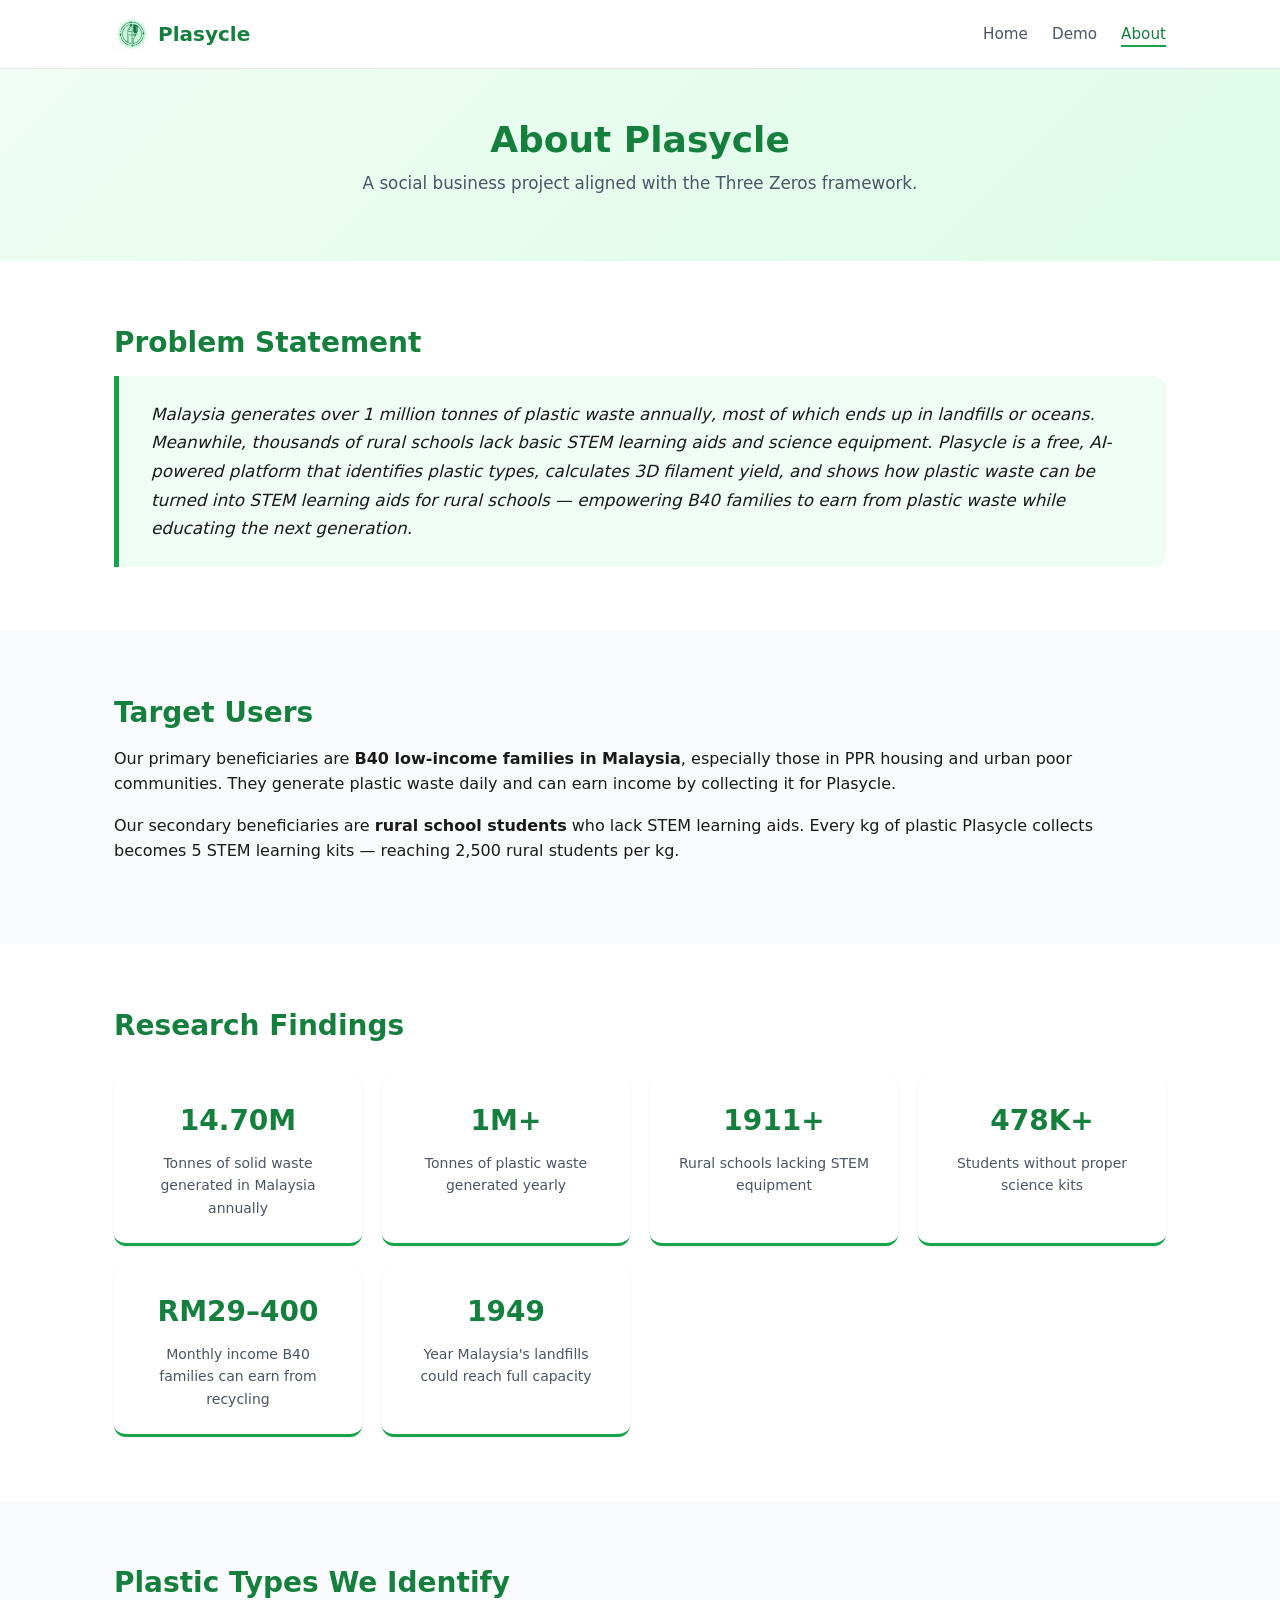
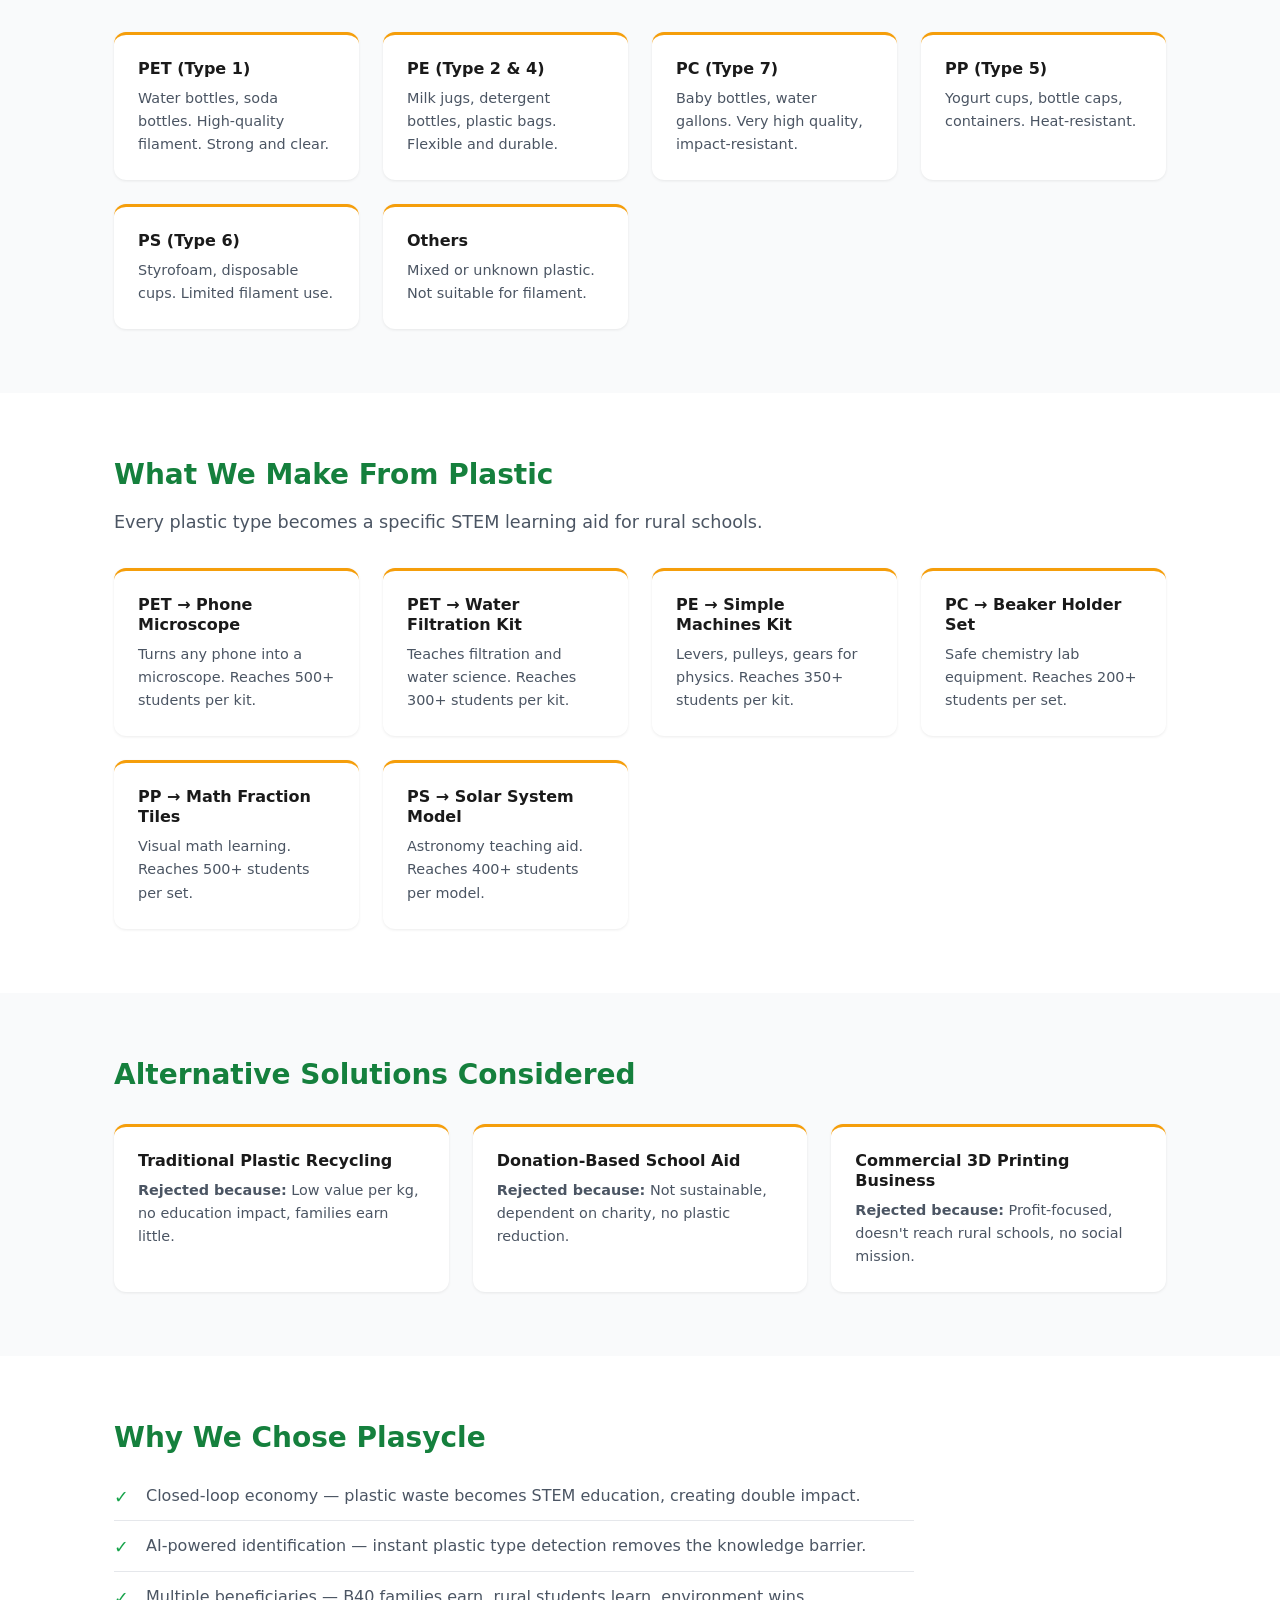
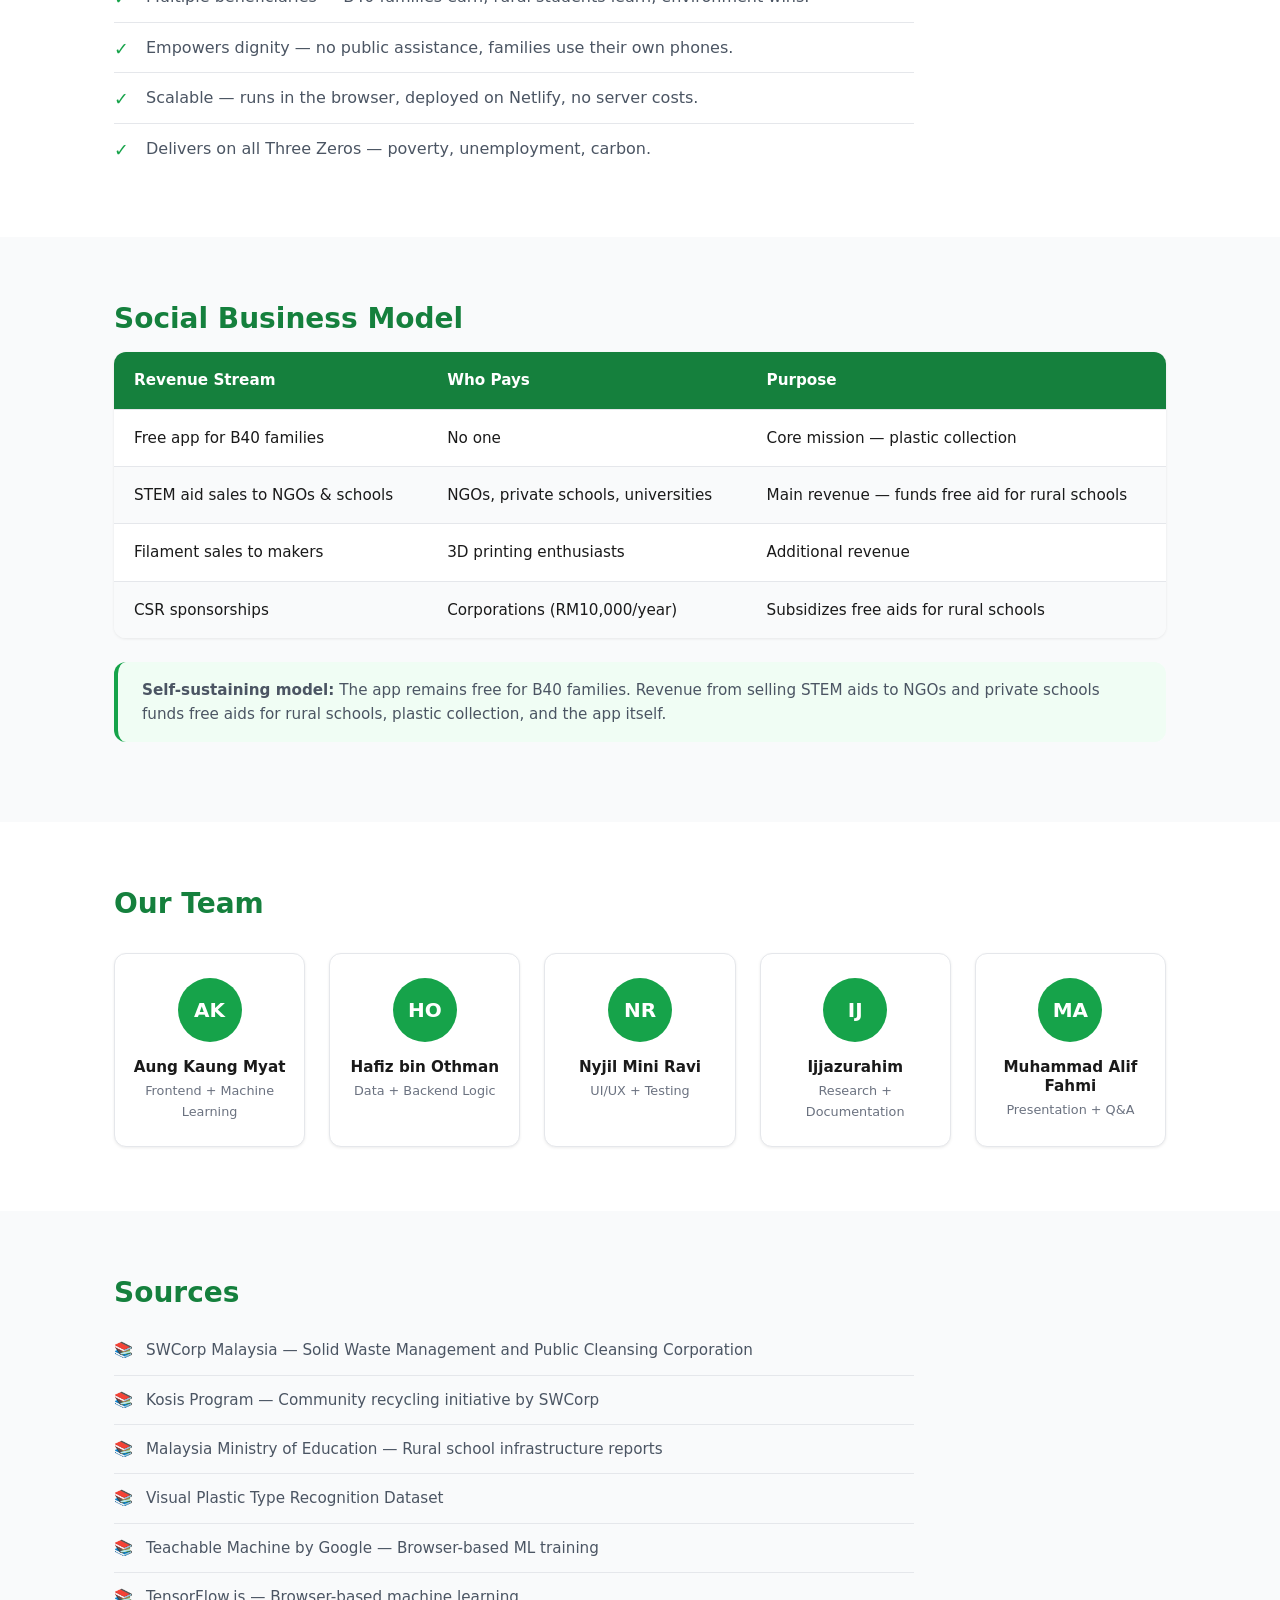
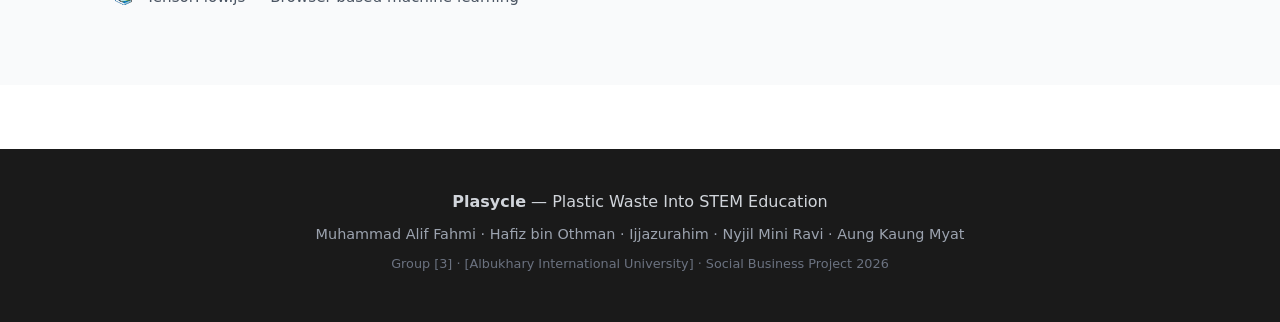
==== about.html @ 3b956778 "Add files via upload" ====
<!DOCTYPE html>
<html lang="en">
<head>
  <meta charset="UTF-8" />
  <meta name="viewport" content="width=device-width, initial-scale=1.0" />
  <title>Plasycle – About</title>
  <link rel="icon" type="image/png" href="favicon.png" />
  <link rel="stylesheet" href="css/style.css" />
</head>
<body>

  <div id="loadingScreen">
    <div class="loading-logo"><img src="css/Logo.jfif" alt="Plasycle" class="logo-img" onerror="this.style.display='none'" /></div>
    <p class="loading-text">Loading Plasycle...</p>
    <div class="loading-bar"><div class="loading-bar-fill"></div></div>
  </div>

  <div id="scrollProgress" style="position:fixed;top:0;left:0;height:3px;background:linear-gradient(90deg,#16a34a,#22c55e);width:0%;z-index:1000;transition:width 0.1s ease;"></div>

  <nav class="navbar">
    <div class="nav-container">
      <a href="index.html" class="logo">
        <img src="css/Logo.jfif" alt="Plasycle" class="logo-img" onerror="this.style.display='none'" />
        <span class="logo-text">Plasycle</span>
      </a>
      <ul class="nav-links">
        <li><a href="index.html">Home</a></li>
        <li><a href="demo.html">Demo</a></li>
        <li><a href="about.html" class="active">About</a></li>
      </ul>
    </div>
  </nav>

  <header class="page-header">
    <div class="container">
      <h1>About Plasycle</h1>
      <p>A social business project aligned with the Three Zeros framework.</p>
    </div>
  </header>

  <section class="section">
    <div class="container">
      <h2 class="reveal">Problem Statement</h2>
      <blockquote class="problem-statement reveal">
        Malaysia generates over 1 million tonnes of plastic waste annually, most of which 
        ends up in landfills or oceans. Meanwhile, thousands of rural schools lack basic 
        STEM learning aids and science equipment. Plasycle is a free, AI-powered platform 
        that identifies plastic types, calculates 3D filament yield, and shows how plastic 
        waste can be turned into STEM learning aids for rural schools — empowering B40 
        families to earn from plastic waste while educating the next generation.
      </blockquote>
    </div>
  </section>

  <section class="section section-alt">
    <div class="container">
      <h2 class="reveal">Target Users</h2>
      <p class="reveal">
        Our primary beneficiaries are <strong>B40 low-income families in Malaysia</strong>, 
        especially those in PPR housing and urban poor communities. They generate plastic 
        waste daily and can earn income by collecting it for Plasycle.
      </p>
      <p class="reveal">
        Our secondary beneficiaries are <strong>rural school students</strong> who lack 
        STEM learning aids. Every kg of plastic Plasycle collects becomes 5 STEM learning 
        kits — reaching 2,500 rural students per kg.
      </p>
    </div>
  </section>

  <section class="section">
    <div class="container">
      <h2 class="reveal">Research Findings</h2>
      <div class="findings-grid">
        <div class="finding-card reveal-scale">
          <span class="finding-number" data-count="15.38" data-suffix="M" data-decimals="2">0</span>
          <p>Tonnes of solid waste generated in Malaysia annually</p>
        </div>
        <div class="finding-card reveal-scale">
          <span class="finding-number" data-count="1" data-suffix="M+" data-decimals="0">0</span>
          <p>Tonnes of plastic waste generated yearly</p>
        </div>
        <div class="finding-card reveal-scale">
          <span class="finding-number" data-count="2000" data-suffix="+" data-decimals="0">0</span>
          <p>Rural schools lacking STEM equipment</p>
        </div>
        <div class="finding-card reveal-scale">
          <span class="finding-number" data-count="500" data-suffix="K+" data-decimals="0">0</span>
          <p>Students without proper science kits</p>
        </div>
        <div class="finding-card reveal-scale">
          <span class="finding-number" data-prefix="RM" data-count="30" data-suffix="–400" data-decimals="0">0</span>
          <p>Monthly income B40 families can earn from recycling</p>
        </div>
        <div class="finding-card reveal-scale">
          <span class="finding-number" data-count="2041" data-decimals="0">0</span>
          <p>Year Malaysia's landfills could reach full capacity</p>
        </div>
      </div>
    </div>
  </section>

  <section class="section section-alt">
    <div class="container">
      <h2 class="reveal">Plastic Types We Identify</h2>
      <div class="alternatives-grid">
        <div class="alt-card reveal-left">
          <h3>PET (Type 1)</h3>
          <p>Water bottles, soda bottles. High-quality filament. Strong and clear.</p>
        </div>
        <div class="alt-card reveal-left">
          <h3>PE (Type 2 & 4)</h3>
          <p>Milk jugs, detergent bottles, plastic bags. Flexible and durable.</p>
        </div>
        <div class="alt-card reveal-left">
          <h3>PC (Type 7)</h3>
          <p>Baby bottles, water gallons. Very high quality, impact-resistant.</p>
        </div>
        <div class="alt-card reveal-right">
          <h3>PP (Type 5)</h3>
          <p>Yogurt cups, bottle caps, containers. Heat-resistant.</p>
        </div>
        <div class="alt-card reveal-right">
          <h3>PS (Type 6)</h3>
          <p>Styrofoam, disposable cups. Limited filament use.</p>
        </div>
        <div class="alt-card reveal-right">
          <h3>Others</h3>
          <p>Mixed or unknown plastic. Not suitable for filament.</p>
        </div>
      </div>
    </div>
  </section>

  <section class="section">
    <div class="container">
      <h2 class="reveal">What We Make From Plastic</h2>
      <p class="section-intro reveal">
        Every plastic type becomes a specific STEM learning aid for rural schools.
      </p>
      <div class="alternatives-grid">
        <div class="alt-card reveal-scale">
          <h3>PET → Phone Microscope</h3>
          <p>Turns any phone into a microscope. Reaches 500+ students per kit.</p>
        </div>
        <div class="alt-card reveal-scale">
          <h3>PET → Water Filtration Kit</h3>
          <p>Teaches filtration and water science. Reaches 300+ students per kit.</p>
        </div>
        <div class="alt-card reveal-scale">
          <h3>PE → Simple Machines Kit</h3>
          <p>Levers, pulleys, gears for physics. Reaches 350+ students per kit.</p>
        </div>
        <div class="alt-card reveal-scale">
          <h3>PC → Beaker Holder Set</h3>
          <p>Safe chemistry lab equipment. Reaches 200+ students per set.</p>
        </div>
        <div class="alt-card reveal-scale">
          <h3>PP → Math Fraction Tiles</h3>
          <p>Visual math learning. Reaches 500+ students per set.</p>
        </div>
        <div class="alt-card reveal-scale">
          <h3>PS → Solar System Model</h3>
          <p>Astronomy teaching aid. Reaches 400+ students per model.</p>
        </div>
      </div>
    </div>
  </section>

  <section class="section section-alt">
    <div class="container">
      <h2 class="reveal">Alternative Solutions Considered</h2>
      <div class="alternatives-grid">
        <div class="alt-card reveal-left">
          <h3>Traditional Plastic Recycling</h3>
          <p><strong>Rejected because:</strong> Low value per kg, no education impact, families earn little.</p>
        </div>
        <div class="alt-card reveal-scale">
          <h3>Donation-Based School Aid</h3>
          <p><strong>Rejected because:</strong> Not sustainable, dependent on charity, no plastic reduction.</p>
        </div>
        <div class="alt-card reveal-right">
          <h3>Commercial 3D Printing Business</h3>
          <p><strong>Rejected because:</strong> Profit-focused, doesn't reach rural schools, no social mission.</p>
        </div>
      </div>
    </div>
  </section>

  <section class="section">
    <div class="container">
      <h2 class="reveal">Why We Chose Plasycle</h2>
      <ul class="why-list">
        <li class="reveal">Closed-loop economy — plastic waste becomes STEM education, creating double impact.</li>
        <li class="reveal">AI-powered identification — instant plastic type detection removes the knowledge barrier.</li>
        <li class="reveal">Multiple beneficiaries — B40 families earn, rural students learn, environment wins.</li>
        <li class="reveal">Empowers dignity — no public assistance, families use their own phones.</li>
        <li class="reveal">Scalable — runs in the browser, deployed on Netlify, no server costs.</li>
        <li class="reveal">Delivers on all Three Zeros — poverty, unemployment, carbon.</li>
      </ul>
    </div>
  </section>

  <section class="section section-alt">
    <div class="container">
      <h2 class="reveal">Social Business Model</h2>
      <table class="business-table reveal">
        <thead>
          <tr>
            <th>Revenue Stream</th>
            <th>Who Pays</th>
            <th>Purpose</th>
          </tr>
        </thead>
        <tbody>
          <tr>
            <td>Free app for B40 families</td>
            <td>No one</td>
            <td>Core mission — plastic collection</td>
          </tr>
          <tr>
            <td>STEM aid sales to NGOs & schools</td>
            <td>NGOs, private schools, universities</td>
            <td>Main revenue — funds free aid for rural schools</td>
          </tr>
          <tr>
            <td>Filament sales to makers</td>
            <td>3D printing enthusiasts</td>
            <td>Additional revenue</td>
          </tr>
          <tr>
            <td>CSR sponsorships</td>
            <td>Corporations (RM10,000/year)</td>
            <td>Subsidizes free aids for rural schools</td>
          </tr>
        </tbody>
      </table>
      <p class="business-note reveal">
        <strong>Self-sustaining model:</strong> The app remains free for B40 families. 
        Revenue from selling STEM aids to NGOs and private schools funds free aids for 
        rural schools, plastic collection, and the app itself.
      </p>
    </div>
  </section>

  <section class="section">
    <div class="container">
      <h2 class="reveal">Our Team</h2>
      <div class="team-grid">
        <div class="team-card reveal-scale">
          <div class="team-avatar">AK</div>
          <h3>Aung Kaung Myat</h3>
          <p>Frontend + Machine Learning</p>
        </div>
        <div class="team-card reveal-scale">
          <div class="team-avatar">HO</div>
          <h3>Hafiz bin Othman</h3>
          <p>Data + Backend Logic</p>
        </div>
        <div class="team-card reveal-scale">
          <div class="team-avatar">NR</div>
          <h3>Nyjil Mini Ravi</h3>
          <p>UI/UX + Testing</p>
        </div>
        <div class="team-card reveal-scale">
          <div class="team-avatar">IJ</div>
          <h3>Ijjazurahim</h3>
          <p>Research + Documentation</p>
        </div>
        <div class="team-card reveal-scale">
          <div class="team-avatar">MA</div>
          <h3>Muhammad Alif Fahmi</h3>
          <p>Presentation + Q&A</p>
        </div>
      </div>
    </div>
  </section>

  <section class="section section-alt">
    <div class="container">
      <h2 class="reveal">Sources</h2>
      <ul class="sources-list">
        <li class="reveal">SWCorp Malaysia — Solid Waste Management and Public Cleansing Corporation</li>
        <li class="reveal">Kosis Program — Community recycling initiative by SWCorp</li>
        <li class="reveal">Malaysia Ministry of Education — Rural school infrastructure reports</li>
        <li class="reveal">Visual Plastic Type Recognition Dataset</li>
        <li class="reveal">Teachable Machine by Google — Browser-based ML training</li>
        <li class="reveal">TensorFlow.js — Browser-based machine learning</li>
      </ul>
    </div>
  </section>

  <footer class="footer">
    <div class="container">
      <p><strong>Plasycle</strong> — Plastic Waste Into STEM Education</p>
      <p class="footer-team">
        Muhammad Alif Fahmi · Hafiz bin Othman · Ijjazurahim · Nyjil Mini Ravi · Aung Kaung Myat
      </p>
      <p class="footer-small">
        Group [3] · [Albukhary International University] · Social Business Project 2026
      </p>
    </div>
  </footer>

  <script src="js/animations.js"></script>

</body>
</html>
---- css/style.css ----
/* ============================================
   PLASYCLE – Global Stylesheet (FINAL)
   ============================================ */

* { margin: 0; padding: 0; box-sizing: border-box; }

:root {
  --green-dark: #15803d;
  --green: #16a34a;
  --green-light: #22c55e;
  --green-pale: #f0fdf4;
  --green-border: #bbf7d0;
  --text-dark: #1a1a1a;
  --text-mid: #4b5563;
  --text-light: #6b7280;
  --white: #ffffff;
  --gray-bg: #f9fafb;
  --shadow-sm: 0 1px 3px rgba(0, 0, 0, 0.08);
  --shadow-md: 0 4px 12px rgba(0, 0, 0, 0.08);
  --shadow-lg: 0 10px 30px rgba(0, 0, 0, 0.1);
  --radius: 12px;
  --radius-lg: 16px;
}

html { scroll-behavior: smooth; }

body {
  font-family: system-ui, -apple-system, "Segoe UI", Roboto, sans-serif;
  background: var(--white);
  color: var(--text-dark);
  line-height: 1.6;
  -webkit-font-smoothing: antialiased;
}

h1, h2, h3 { line-height: 1.25; font-weight: 700; }
h1 { font-size: 2.25rem; }
h2 { font-size: 1.75rem; margin-bottom: 1rem; color: var(--green-dark); }
h3 { font-size: 1.125rem; margin-bottom: 0.5rem; }
p { margin-bottom: 1rem; }
a { color: var(--green-dark); text-decoration: none; }
a:hover { text-decoration: underline; }
img { max-width: 100%; display: block; }

.container { max-width: 1100px; margin: 0 auto; padding: 0 1.5rem; }

/* ============ LOADING SCREEN ============ */
#loadingScreen {
  position: fixed;
  top: 0; left: 0;
  width: 100%; height: 100%;
  background: var(--white);
  display: flex;
  flex-direction: column;
  align-items: center;
  justify-content: center;
  z-index: 9999;
  transition: opacity 0.5s ease;
}
#loadingScreen.hidden { opacity: 0; pointer-events: none; }
.loading-logo {
  width: 80px; height: 80px;
  border-radius: 50%;
  background: var(--green-pale);
  display: flex;
  align-items: center;
  justify-content: center;
  font-size: 2.5rem;
  margin-bottom: 1.5rem;
  animation: pulse 1.5s ease-in-out infinite;
}
@keyframes pulse {
  0%, 100% { transform: scale(1); box-shadow: 0 0 0 0 rgba(22, 163, 74, 0.4); }
  50% { transform: scale(1.05); box-shadow: 0 0 0 20px rgba(22, 163, 74, 0); }
}
.loading-text {
  color: var(--text-mid);
  font-size: 0.95rem;
  font-weight: 500;
}
.loading-bar {
  width: 200px;
  height: 4px;
  background: var(--green-pale);
  border-radius: 999px;
  overflow: hidden;
  margin-top: 1rem;
}
.loading-bar-fill {
  height: 100%;
  background: var(--green);
  width: 0%;
  transition: width 0.3s ease;
  border-radius: 999px;
}

/* ============ SCROLL ANIMATIONS ============ */
.reveal {
  opacity: 0;
  transform: translateY(40px);
  transition: opacity 0.8s ease, transform 0.8s ease;
}
.reveal.active {
  opacity: 1;
  transform: translateY(0);
}
.reveal-scale {
  opacity: 0;
  transform: scale(0.9);
  transition: opacity 0.6s ease, transform 0.6s ease;
}
.reveal-scale.active {
  opacity: 1;
  transform: scale(1);
}
.reveal-left {
  opacity: 0;
  transform: translateX(-60px);
  transition: opacity 0.8s ease, transform 0.8s ease;
}
.reveal-left.active {
  opacity: 1;
  transform: translateX(0);
}
.reveal-right {
  opacity: 0;
  transform: translateX(60px);
  transition: opacity 0.8s ease, transform 0.8s ease;
}
.reveal-right.active {
  opacity: 1;
  transform: translateX(0);
}

/* ============ NAV ============ */
.navbar { background: var(--white); border-bottom: 1px solid #e5e7eb; position: sticky; top: 0; z-index: 100; }
.nav-container { max-width: 1100px; margin: 0 auto; padding: 1rem 1.5rem; display: flex; justify-content: space-between; align-items: center; }
.logo { display: flex; align-items: center; gap: 0.5rem; font-size: 1.25rem; font-weight: 700; color: var(--green-dark); text-decoration: none; }
.logo:hover { text-decoration: none; }
.logo-img { height: 36px; width: 36px; object-fit: contain; display: block; }
.logo-text { font-size: 1.25rem; font-weight: 700; color: var(--green-dark); }
.nav-links { list-style: none; display: flex; gap: 1.5rem; }
.nav-links a { color: var(--text-mid); font-weight: 500; font-size: 0.95rem; transition: all 0.2s; position: relative; }
.nav-links a::after {
  content: "";
  position: absolute;
  bottom: -4px; left: 0;
  width: 0%; height: 2px;
  background: var(--green);
  transition: width 0.3s ease;
}
.nav-links a:hover::after, .nav-links a.active::after { width: 100%; }
.nav-links a:hover, .nav-links a.active { color: var(--green-dark); text-decoration: none; }

/* ============ BUTTONS ============ */
.btn { display: inline-block; padding: 0.75rem 1.5rem; border-radius: var(--radius); font-size: 1rem; font-weight: 600; cursor: pointer; border: none; transition: all 0.3s cubic-bezier(0.4, 0, 0.2, 1); text-align: center; text-decoration: none; position: relative; overflow: hidden; }
.btn::before {
  content: "";
  position: absolute;
  top: 50%; left: 50%;
  width: 0; height: 0;
  background: rgba(255,255,255,0.2);
  border-radius: 50%;
  transform: translate(-50%, -50%);
  transition: width 0.6s ease, height 0.6s ease;
}
.btn:hover::before { width: 400px; height: 400px; }
.btn:hover { text-decoration: none; transform: translateY(-2px); box-shadow: 0 8px 20px rgba(22,163,74,0.3); }
.btn-primary { background: var(--green); color: var(--white); }
.btn-primary:hover { background: var(--green-dark); }
.btn-secondary { background: var(--white); color: var(--green-dark); border: 2px solid var(--green-border); }
.btn-secondary:hover { background: var(--green-pale); }
.btn-large { padding: 1rem 2.5rem; font-size: 1.125rem; }
.btn-full { width: 100%; margin-top: 1rem; }
.btn:disabled { background: #d1d5db; color: #9ca3af; cursor: not-allowed; transform: none; box-shadow: none; }
.btn:disabled::before { display: none; }

/* ============ HERO ============ */
.hero { background: linear-gradient(135deg, var(--green-pale) 0%, #dcfce7 100%); padding: 5rem 1.5rem; text-align: center; position: relative; overflow: hidden; }
.hero::before {
  content: "";
  position: absolute;
  top: -50%; right: -20%;
  width: 500px; height: 500px;
  background: radial-gradient(circle, rgba(22,163,74,0.15), transparent 70%);
  animation: float 12s ease-in-out infinite;
}
.hero::after {
  content: "";
  position: absolute;
  bottom: -50%; left: -20%;
  width: 500px; height: 500px;
  background: radial-gradient(circle, rgba(245,158,11,0.1), transparent 70%);
  animation: float 15s ease-in-out infinite reverse;
}
@keyframes float {
  0%, 100% { transform: translate(0, 0); }
  50% { transform: translate(40px, -40px); }
}
.hero-content { max-width: 750px; margin: 0 auto; position: relative; z-index: 1; }
.hero h1 { font-size: 3rem; color: var(--green-dark); margin-bottom: 1.25rem; }
.hero-subtitle { font-size: 1.15rem; color: var(--text-mid); margin-bottom: 2rem; line-height: 1.7; }
.hero-buttons { display: flex; gap: 1rem; justify-content: center; flex-wrap: wrap; }

/* ============ SECTIONS ============ */
.section { padding: 4rem 0; }
.section-alt { background: var(--gray-bg); }
.section-intro { font-size: 1.1rem; color: var(--text-mid); max-width: 700px; margin-bottom: 2rem; }

/* ============ STATS ============ */
.stats-grid { display: grid; grid-template-columns: repeat(auto-fit, minmax(180px, 1fr)); gap: 1.25rem; margin: 2rem 0; }
.stat-card { background: var(--white); border: 1px solid var(--green-border); border-radius: var(--radius); padding: 1.5rem; text-align: center; box-shadow: var(--shadow-sm); transition: all 0.3s ease; }
.stat-card:hover { transform: translateY(-6px) scale(1.03); box-shadow: var(--shadow-lg); border-color: var(--green); }
.stat-number { display: block; font-size: 2rem; font-weight: 700; color: var(--green-dark); margin-bottom: 0.25rem; }
.stat-label { font-size: 0.875rem; color: var(--text-light); }
.problem-text { font-size: 1.05rem; color: var(--text-mid); max-width: 800px; }

/* ============ FEATURES ============ */
.features-grid { display: grid; grid-template-columns: repeat(auto-fit, minmax(240px, 1fr)); gap: 1.5rem; margin-top: 2rem; }
.feature-card { background: var(--white); border-radius: var(--radius-lg); padding: 2rem 1.5rem; box-shadow: var(--shadow-md); transition: all 0.4s cubic-bezier(0.4, 0, 0.2, 1); position: relative; overflow: hidden; }
.feature-card::before {
  content: "";
  position: absolute;
  top: 0; left: 0;
  width: 100%; height: 4px;
  background: linear-gradient(90deg, var(--green), var(--green-light));
  transform: scaleX(0);
  transform-origin: left;
  transition: transform 0.4s ease;
}
.feature-card:hover::before { transform: scaleX(1); }
.feature-card:hover { transform: translateY(-8px) rotate(-1deg); box-shadow: 0 20px 40px rgba(22,163,74,0.15); }
.feature-icon { font-size: 2.5rem; margin-bottom: 1rem; display: inline-block; transition: transform 0.4s ease; }
.feature-card:hover .feature-icon { transform: scale(1.2) rotate(8deg); }
.feature-card h3 { color: var(--green-dark); }
.feature-card p { font-size: 0.95rem; color: var(--text-mid); margin-bottom: 0; }

/* ============ ZEROS ============ */
.zeros-section { background: linear-gradient(135deg, #f0fdf4 0%, #dcfce7 100%); }
.zeros-grid { display: grid; grid-template-columns: repeat(auto-fit, minmax(260px, 1fr)); gap: 1.5rem; margin-top: 2rem; }
.zero-card { background: var(--white); border-radius: var(--radius-lg); padding: 2rem; text-align: center; box-shadow: var(--shadow-md); border-top: 4px solid var(--green); transition: all 0.4s ease; }
.zero-card:hover { transform: translateY(-8px) scale(1.02); box-shadow: 0 20px 40px rgba(22,163,74,0.2); }
.zero-icon { font-size: 2.5rem; margin-bottom: 1rem; display: inline-block; transition: transform 0.4s ease; }
.zero-card:hover .zero-icon { transform: scale(1.3) rotate(-8deg); }
.zero-card h3 { color: var(--green-dark); }
.zero-card p { font-size: 0.95rem; color: var(--text-mid); margin-bottom: 0; }

/* ============ CTA ============ */
.cta-section { text-align: center; background: var(--green-pale); position: relative; overflow: hidden; }
.cta-section h2 { margin-bottom: 1rem; }
.cta-section p { color: var(--text-mid); margin-bottom: 2rem; }

/* ============ HEADERS ============ */
.demo-header, .page-header { background: linear-gradient(135deg, var(--green-pale) 0%, #dcfce7 100%); padding: 3rem 1.5rem; text-align: center; }
.demo-header h1, .page-header h1 { color: var(--green-dark); margin-bottom: 0.5rem; }
.demo-header p, .page-header p { color: var(--text-mid); font-size: 1.05rem; }

/* ============ PIPELINE (UPGRADED) ============ */
.pipeline-section { padding: 2.5rem 0; background: var(--white); border-bottom: 1px solid #e5e7eb; }
.pipeline { display: flex; justify-content: center; align-items: center; flex-wrap: wrap; gap: 0.5rem; padding: 1rem 0; position: relative; }
.pipeline-step { display: flex; flex-direction: column; align-items: center; padding: 1rem 0.75rem; border-radius: var(--radius); background: var(--gray-bg); transition: all 0.5s cubic-bezier(0.34, 1.56, 0.64, 1); opacity: 0.4; transform: scale(0.85); min-width: 90px; }
.pipeline-step.active { opacity: 1; transform: scale(1.05); background: var(--green-pale); border: 2px solid var(--green); box-shadow: 0 8px 24px rgba(22,163,74,0.25); animation: stepPop 0.5s ease; }
@keyframes stepPop {
  0% { transform: scale(0.85); }
  50% { transform: scale(1.15); }
  100% { transform: scale(1.05); }
}
.pipeline-icon { font-size: 2rem; margin-bottom: 0.4rem; transition: transform 0.3s ease; }
.pipeline-step.active .pipeline-icon { animation: iconBounce 0.6s ease; }
@keyframes iconBounce {
  0%, 100% { transform: translateY(0); }
  50% { transform: translateY(-8px); }
}
.pipeline-label { font-size: 0.8rem; font-weight: 600; color: var(--text-mid); text-align: center; }
.pipeline-step.active .pipeline-label { color: var(--green-dark); }
.pipeline-arrow { font-size: 1.5rem; color: var(--green-border); font-weight: 700; transition: color 0.5s ease; }
.pipeline-arrow.active { color: var(--green); }
.pipeline-caption { text-align: center; color: var(--text-light); font-size: 0.9rem; margin-top: 1rem; margin-bottom: 0; }

/* Moving dot along pipeline */
.pipeline-progress {
  position: relative;
  width: 100%;
  max-width: 800px;
  height: 4px;
  background: var(--green-pale);
  border-radius: 999px;
  margin: 1.5rem auto 0;
  overflow: hidden;
}
.pipeline-progress-fill {
  height: 100%;
  background: linear-gradient(90deg, var(--green), var(--green-light));
  width: 0%;
  border-radius: 999px;
  transition: width 0.4s ease;
  position: relative;
}
.pipeline-progress-fill::after {
  content: "";
  position: absolute;
  right: 0;
  top: 50%;
  transform: translateY(-50%);
  width: 12px;
  height: 12px;
  background: var(--green);
  border-radius: 50%;
  box-shadow: 0 0 12px var(--green);
}

/* ============ DEMO ============ */
.demo-main { padding: 3rem 0; }
.demo-grid { display: grid; grid-template-columns: 1fr 1fr; gap: 2rem; margin-bottom: 2rem; }
@media (max-width: 768px) { .demo-grid { grid-template-columns: 1fr; } }
.demo-panel { background: var(--white); border: 1px solid #e5e7eb; border-radius: var(--radius-lg); padding: 1.75rem; box-shadow: var(--shadow-sm); transition: box-shadow 0.3s ease; }
.demo-panel:hover { box-shadow: var(--shadow-lg); }
.demo-panel h2 { font-size: 1.125rem; color: var(--text-dark); margin-bottom: 1.25rem; padding-bottom: 0.75rem; border-bottom: 2px solid var(--green-pale); }

/* ============ UPLOAD ============ */
.upload-area { border: 2px dashed var(--green-border); border-radius: var(--radius); padding: 2rem; text-align: center; cursor: pointer; transition: all 0.3s ease; background: var(--green-pale); min-height: 220px; display: flex; align-items: center; justify-content: center; overflow: hidden; }
.upload-area:hover { border-color: var(--green); background: #dcfce7; transform: scale(1.01); }
.upload-placeholder { pointer-events: none; }
.upload-icon { font-size: 3rem; margin-bottom: 0.75rem; display: inline-block; transition: transform 0.3s ease; }
.upload-area:hover .upload-icon { transform: scale(1.15) translateY(-4px); }
.upload-placeholder p { margin-bottom: 0.25rem; color: var(--text-mid); }
.upload-hint { font-size: 0.9rem; }
.upload-formats { font-size: 0.8rem; color: var(--text-light); margin-top: 0.5rem; }
.preview-image { max-height: 280px; width: auto; border-radius: var(--radius); object-fit: contain; animation: previewFade 0.5s ease; }
@keyframes previewFade {
  from { opacity: 0; transform: scale(0.95); }
  to { opacity: 1; transform: scale(1); }
}

/* ============ SPINNER ============ */
.loading-indicator { text-align: center; padding: 1rem 0; }
.spinner { width: 36px; height: 36px; border: 4px solid var(--green-pale); border-top-color: var(--green); border-radius: 50%; animation: spin 0.8s linear infinite; margin: 0 auto 0.75rem; }
@keyframes spin { to { transform: rotate(360deg); } }

/* ============ RESULTS ============ */
.results-empty { text-align: center; padding: 3rem 1rem; color: var(--text-light); }
.empty-icon { font-size: 3rem; margin-bottom: 1rem; opacity: 0.5; }
.result-block { display: flex; justify-content: space-between; align-items: center; padding: 1rem 1.25rem; border-radius: var(--radius); margin-bottom: 0.75rem; border-left: 4px solid var(--green); background: var(--green-pale); transition: all 0.3s ease; opacity: 0; transform: translateX(-20px); animation: slideIn 0.4s ease forwards; }
@keyframes slideIn {
  to { opacity: 1; transform: translateX(0); }
}
.result-block:hover { transform: translateX(4px); box-shadow: var(--shadow-sm); }
.result-block:nth-child(1) { animation-delay: 0.05s; }
.result-block:nth-child(2) { animation-delay: 0.1s; }
.result-block:nth-child(3) { animation-delay: 0.15s; }
.result-block:nth-child(4) { animation-delay: 0.2s; }
.result-block:nth-child(5) { animation-delay: 0.25s; }
.result-block:nth-child(6) { animation-delay: 0.3s; }
.result-block:nth-child(7) { animation-delay: 0.35s; }
.result-block:nth-child(8) { animation-delay: 0.4s; }
.result-block:nth-child(9) { animation-delay: 0.45s; }
.result-label { font-weight: 600; color: var(--text-mid); font-size: 0.9rem; }
.result-value { font-weight: 700; color: var(--green-dark); font-size: 1rem; text-align: right; }
.result-confidence { font-size: 0.8rem; color: var(--text-light); font-weight: 400; margin-left: 0.5rem; }
.result-item-block { background: #eff6ff; border-left-color: #3b82f6; }
.result-item-block .result-value { color: #1e40af; }
.result-recyclable-block { background: #f0fdf4; }
.result-carbon-block { background: #ecfdf5; border-left-color: #10b981; }

/* ============ SPLIT VIEW ============ */
.split-view-panel { background: var(--white); border: 1px solid #e5e7eb; border-radius: var(--radius-lg); padding: 2rem; box-shadow: var(--shadow-md); margin-top: 2rem; text-align: center; }
.split-view-panel h2 { color: var(--green-dark); margin-bottom: 0.5rem; }
.split-caption { color: var(--text-mid); font-size: 0.95rem; margin-bottom: 1.5rem; }
.split-container { position: relative; width: 100%; max-width: 600px; height: 400px; margin: 0 auto; border-radius: var(--radius); overflow: hidden; box-shadow: var(--shadow-lg); user-select: none; cursor: ew-resize; }
.split-img { position: absolute; top: 0; left: 0; width: 100%; height: 100%; object-fit: cover; display: block; }
.split-after-wrapper { position: absolute; top: 0; left: 0; height: 100%; width: 50%; overflow: hidden; }
.split-after-wrapper .split-img { width: 100vw; max-width: 600px; height: 100%; object-fit: cover; }
.split-handle { position: absolute; top: 0; left: 50%; height: 100%; width: 4px; background: var(--white); cursor: ew-resize; transform: translateX(-50%); box-shadow: 0 0 10px rgba(0,0,0,0.3); z-index: 10; }
.split-handle-circle { position: absolute; top: 50%; left: 50%; transform: translate(-50%, -50%); width: 44px; height: 44px; border-radius: 50%; background: var(--green); color: var(--white); display: flex; align-items: center; justify-content: center; font-size: 1.2rem; font-weight: 700; box-shadow: 0 4px 12px rgba(0,0,0,0.3); transition: transform 0.2s ease; }
.split-handle:hover .split-handle-circle { transform: translate(-50%, -50%) scale(1.15); }
.split-labels { display: flex; justify-content: space-between; max-width: 600px; margin: 1rem auto 0; font-weight: 600; font-size: 0.9rem; }
.split-label-before { color: var(--text-mid); }
.split-label-after { color: var(--green-dark); }

/* ============ 3D PRINTER SIMULATION ============ */
.printer-panel { background: var(--white); border: 1px solid #e5e7eb; border-radius: var(--radius-lg); padding: 2rem; box-shadow: var(--shadow-md); margin-top: 2rem; text-align: center; }
.printer-panel h2 { color: var(--green-dark); margin-bottom: 0.5rem; }
.printer-caption { color: var(--text-mid); font-size: 0.95rem; margin-bottom: 1.5rem; }
.printer-stage { position: relative; width: 100%; max-width: 400px; height: 300px; margin: 0 auto; background: linear-gradient(180deg, #f0fdf4 0%, #dcfce7 100%); border-radius: var(--radius); overflow: hidden; box-shadow: inset 0 0 40px rgba(22,163,74,0.1); }
.printer-frame {
  position: absolute;
  top: 20px; left: 50%;
  transform: translateX(-50%);
  width: 320px; height: 260px;
  border: 3px solid var(--green-dark);
  border-radius: 8px;
  background: transparent;
}
.printer-rail {
  position: absolute;
  top: 40px; left: 10px;
  right: 10px;
  height: 4px;
  background: var(--green-dark);
  border-radius: 999px;
}
.printer-nozzle {
  position: absolute;
  top: 30px;
  left: 50%;
  width: 24px;
  height: 24px;
  background: var(--green);
  border-radius: 4px 4px 50% 50%;
  transform: translateX(-50%);
  box-shadow: 0 0 12px rgba(22,163,74,0.5);
  animation: nozzleMove 2s ease-in-out infinite alternate;
  z-index: 5;
}
@keyframes nozzleMove {
  0% { left: 20%; }
  100% { left: 80%; }
}
.printer-bed {
  position: absolute;
  bottom: 20px;
  left: 50%;
  transform: translateX(-50%);
  width: 260px;
  height: 8px;
  background: var(--green-dark);
  border-radius: 4px;
}
.printer-product {
  position: absolute;
  bottom: 28px;
  left: 50%;
  transform: translateX(-50%);
  width: 120px;
  height: 0px;
  background: linear-gradient(180deg, var(--green), var(--green-dark));
  border-radius: 8px 8px 0 0;
  transition: height 6s linear;
  opacity: 0.9;
}
.printer-product.printing { height: 140px; }
.printer-progress-text {
  font-weight: 700;
  color: var(--green-dark);
  font-size: 1.05rem;
  margin-top: 1rem;
  margin-bottom: 0.25rem;
}
.printer-status {
  font-size: 0.9rem;
  color: var(--text-mid);
  font-weight: 500;
}
.printer-status.complete { color: var(--green); font-weight: 700; }

/* ============ CAROUSEL ============ */
.carousel-panel { background: var(--white); border: 1px solid #e5e7eb; border-radius: var(--radius-lg); padding: 2rem; box-shadow: var(--shadow-md); margin-top: 2rem; text-align: center; }
.carousel-panel h2 { color: var(--green-dark); margin-bottom: 0.5rem; }
.carousel-caption { color: var(--text-mid); font-size: 0.95rem; margin-bottom: 1.5rem; }
.carousel-wrapper { position: relative; overflow: hidden; max-width: 960px; margin: 0 auto; }
.carousel-track { display: flex; transition: transform 0.5s cubic-bezier(0.4, 0, 0.2, 1); gap: 1rem; }
.carousel-card { flex: 0 0 320px; background: var(--green-pale); border: 1px solid var(--green-border); border-radius: var(--radius-lg); padding: 1.25rem; text-align: center; box-shadow: var(--shadow-sm); transition: all 0.3s ease; }
.carousel-card:hover { transform: translateY(-6px); box-shadow: 0 16px 32px rgba(22,163,74,0.15); }
.carousel-img-wrapper { width: 100%; height: 180px; background: var(--white); border-radius: var(--radius); overflow: hidden; display: flex; align-items: center; justify-content: center; margin-bottom: 1rem; }
.carousel-img-wrapper img { width: 100%; height: 100%; object-fit: cover; transition: transform 0.4s ease; }
.carousel-card:hover .carousel-img-wrapper img { transform: scale(1.08); }
.carousel-card h3 { color: var(--green-dark); font-size: 1.1rem; margin-bottom: 0.5rem; }
.carousel-detail { font-size: 0.85rem; color: var(--text-mid); margin-bottom: 0.25rem; }
.carousel-price { font-size: 1.25rem; font-weight: 700; color: var(--green-dark); margin-top: 0.75rem; margin-bottom: 0; }
.carousel-nav { position: absolute; top: 50%; transform: translateY(-50%); background: var(--white); border: 2px solid var(--green-border); width: 44px; height: 44px; border-radius: 50%; font-size: 1.5rem; font-weight: 700; color: var(--green-dark); cursor: pointer; z-index: 5; display: flex; align-items: center; justify-content: center; box-shadow: var(--shadow-md); transition: all 0.3s ease; }
.carousel-nav:hover { background: var(--green); color: var(--white); border-color: var(--green); transform: translateY(-50%) scale(1.15); }
.carousel-prev { left: 0.5rem; }
.carousel-next { right: 0.5rem; }
.carousel-dots { display: flex; justify-content: center; gap: 0.5rem; margin-top: 1.25rem; }
.carousel-dot { width: 10px; height: 10px; border-radius: 50%; background: var(--green-border); cursor: pointer; transition: all 0.3s ease; }
.carousel-dot.active { background: var(--green); transform: scale(1.4); }

/* ============ INFO ============ */
.demo-info { background: var(--gray-bg); border-radius: var(--radius); padding: 1.25rem 1.5rem; font-size: 0.9rem; color: var(--text-mid); border-left: 4px solid var(--green); margin-top: 2rem; }
.demo-info p { margin-bottom: 0; }

/* ============ ABOUT ============ */
.problem-statement { background: var(--green-pale); border-left: 5px solid var(--green); padding: 1.5rem 2rem; border-radius: 0 var(--radius) var(--radius) 0; font-size: 1.05rem; color: var(--text-dark); font-style: italic; line-height: 1.7; }
.findings-grid { display: grid; grid-template-columns: repeat(auto-fit, minmax(200px, 1fr)); gap: 1.25rem; margin-top: 2rem; }
.finding-card { background: var(--white); border-radius: var(--radius); padding: 1.5rem; text-align: center; box-shadow: var(--shadow-sm); border-bottom: 3px solid var(--green); transition: all 0.3s ease; }
.finding-card:hover { transform: translateY(-6px); box-shadow: var(--shadow-lg); }
.finding-number { display: block; font-size: 1.75rem; font-weight: 700; color: var(--green-dark); margin-bottom: 0.5rem; }
.finding-card p { font-size: 0.875rem; color: var(--text-mid); margin-bottom: 0; }
.alternatives-grid { display: grid; grid-template-columns: repeat(auto-fit, minmax(240px, 1fr)); gap: 1.5rem; margin-top: 2rem; }
.alt-card { background: var(--white); border-radius: var(--radius); padding: 1.5rem; box-shadow: var(--shadow-sm); border-top: 3px solid #f59e0b; transition: all 0.3s ease; }
.alt-card:hover { transform: translateY(-6px); box-shadow: var(--shadow-lg); }
.alt-card h3 { color: var(--text-dark); font-size: 1rem; }
.alt-card p { font-size: 0.9rem; color: var(--text-mid); margin-bottom: 0; }
.why-list { list-style: none; max-width: 800px; }
.why-list li { padding: 0.75rem 0 0.75rem 2rem; position: relative; border-bottom: 1px solid #e5e7eb; color: var(--text-mid); transition: all 0.2s ease; }
.why-list li:hover { padding-left: 2.5rem; color: var(--green-dark); }
.why-list li:last-child { border-bottom: none; }
.why-list li::before { content: "✓"; position: absolute; left: 0; color: var(--green); font-weight: 700; font-size: 1.1rem; transition: transform 0.2s ease; }
.why-list li:hover::before { transform: scale(1.3); }
.business-table { width: 100%; border-collapse: collapse; background: var(--white); border-radius: var(--radius); overflow: hidden; box-shadow: var(--shadow-sm); margin-bottom: 1.5rem; }
.business-table th, .business-table td { padding: 1rem 1.25rem; text-align: left; border-bottom: 1px solid #e5e7eb; font-size: 0.95rem; }
.business-table th { background: var(--green-dark); color: var(--white); font-weight: 600; }
.business-table tr:last-child td { border-bottom: none; }
.business-table tr:nth-child(even) { background: var(--gray-bg); }
.business-table tr { transition: background 0.2s ease; }
.business-table tr:hover { background: var(--green-pale); }
.business-note { font-size: 0.95rem; color: var(--text-mid); background: var(--green-pale); padding: 1rem 1.5rem; border-radius: var(--radius); border-left: 4px solid var(--green); }
.team-grid { display: grid; grid-template-columns: repeat(auto-fit, minmax(160px, 1fr)); gap: 1.5rem; margin-top: 2rem; }
.team-card { background: var(--white); border-radius: var(--radius); padding: 1.5rem 1rem; text-align: center; box-shadow: var(--shadow-sm); border: 1px solid #e5e7eb; transition: all 0.3s ease; }
.team-card:hover { transform: translateY(-6px); box-shadow: var(--shadow-lg); border-color: var(--green); }
.team-avatar { width: 64px; height: 64px; border-radius: 50%; background: var(--green); color: var(--white); display: flex; align-items: center; justify-content: center; font-weight: 700; font-size: 1.25rem; margin: 0 auto 1rem; transition: transform 0.3s ease; }
.team-card:hover .team-avatar { transform: scale(1.1) rotate(-8deg); }
.team-card h3 { font-size: 0.95rem; margin-bottom: 0.25rem; color: var(--text-dark); }
.team-card p { font-size: 0.8rem; color: var(--text-light); margin-bottom: 0; }
.sources-list { list-style: none; max-width: 800px; }
.sources-list li { padding: 0.75rem 0 0.75rem 2rem; position: relative; border-bottom: 1px solid #e5e7eb; color: var(--text-mid); font-size: 0.95rem; }
.sources-list li:last-child { border-bottom: none; }
.sources-list li::before { content: "📚"; position: absolute; left: 0; }

/* ============ FOOTER ============ */
.footer { background: #1a1a1a; color: #d1d5db; padding: 2.5rem 0; text-align: center; margin-top: 4rem; }
.footer p { margin-bottom: 0.5rem; }
.footer-team { font-size: 0.9rem; color: #9ca3af; }
.footer-small { font-size: 0.8rem; color: #6b7280; }

/* ============ LANGUAGE TOGGLE ============ */
.lang-toggle { display: inline-flex; align-items: center; gap: 0.5rem; margin-top: 1.5rem; background: rgba(255, 255, 255, 0.7); padding: 0.4rem 0.75rem; border-radius: 999px; box-shadow: var(--shadow-sm); }
.lang-label { font-size: 0.875rem; color: var(--text-mid); font-weight: 600; margin-right: 0.25rem; }
.lang-btn { background: transparent; border: none; padding: 0.45rem 0.9rem; border-radius: 999px; font-size: 0.875rem; font-weight: 600; cursor: pointer; color: var(--text-mid); transition: all 0.3s ease; }
.lang-btn:hover { background: var(--green-pale); transform: translateY(-1px); }
.lang-btn.active { background: var(--green); color: var(--white); }

/* ============ RESPONSIVE ============ */
@media (max-width: 768px) {
  h1 { font-size: 1.75rem; }
  h2 { font-size: 1.5rem; }
  .hero h1 { font-size: 2rem; }
  .hero { padding: 3rem 1.5rem; }
  .section { padding: 3rem 0; }
  .nav-links { gap: 1rem; }
  .nav-links a { font-size: 0.875rem; }
  .result-block { flex-direction: column; align-items: flex-start; gap: 0.25rem; }
  .result-value { text-align: left; }
  .business-table th, .business-table td { padding: 0.75rem; font-size: 0.85rem; }
  .lang-toggle { flex-wrap: wrap; justify-content: center; }
  .pipeline { gap: 0.25rem; }
  .pipeline-step { min-width: 70px; padding: 0.75rem 0.5rem; }
  .pipeline-icon { font-size: 1.5rem; }
  .pipeline-label { font-size: 0.7rem; }
  .pipeline-arrow { font-size: 1rem; }
  .split-container { height: 280px; }
  .split-after-wrapper .split-img { max-width: 100%; width: 100vw; }
  .carousel-card { flex: 0 0 260px; }
  .carousel-nav { width: 36px; height: 36px; font-size: 1.2rem; }
  .printer-stage { max-width: 100%; height: 240px; }
  .printer-frame { width: 90%; }
}
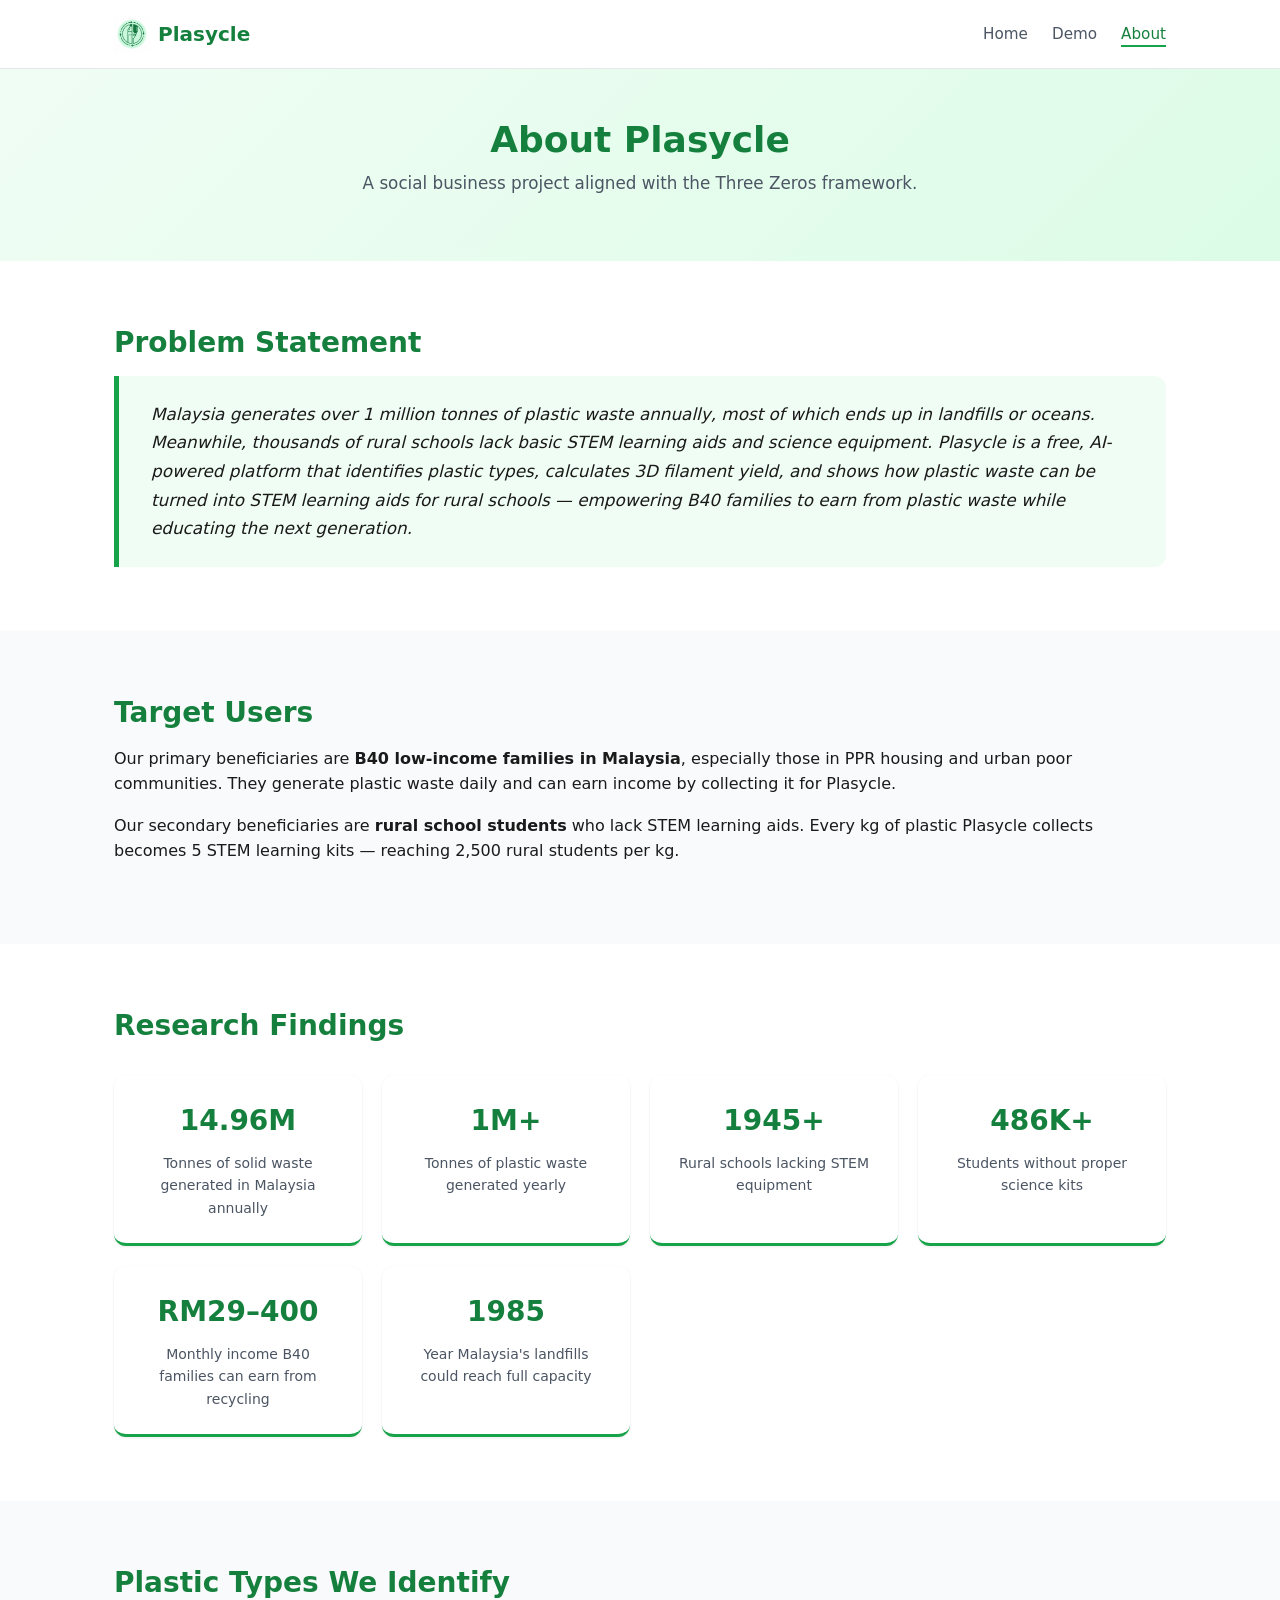
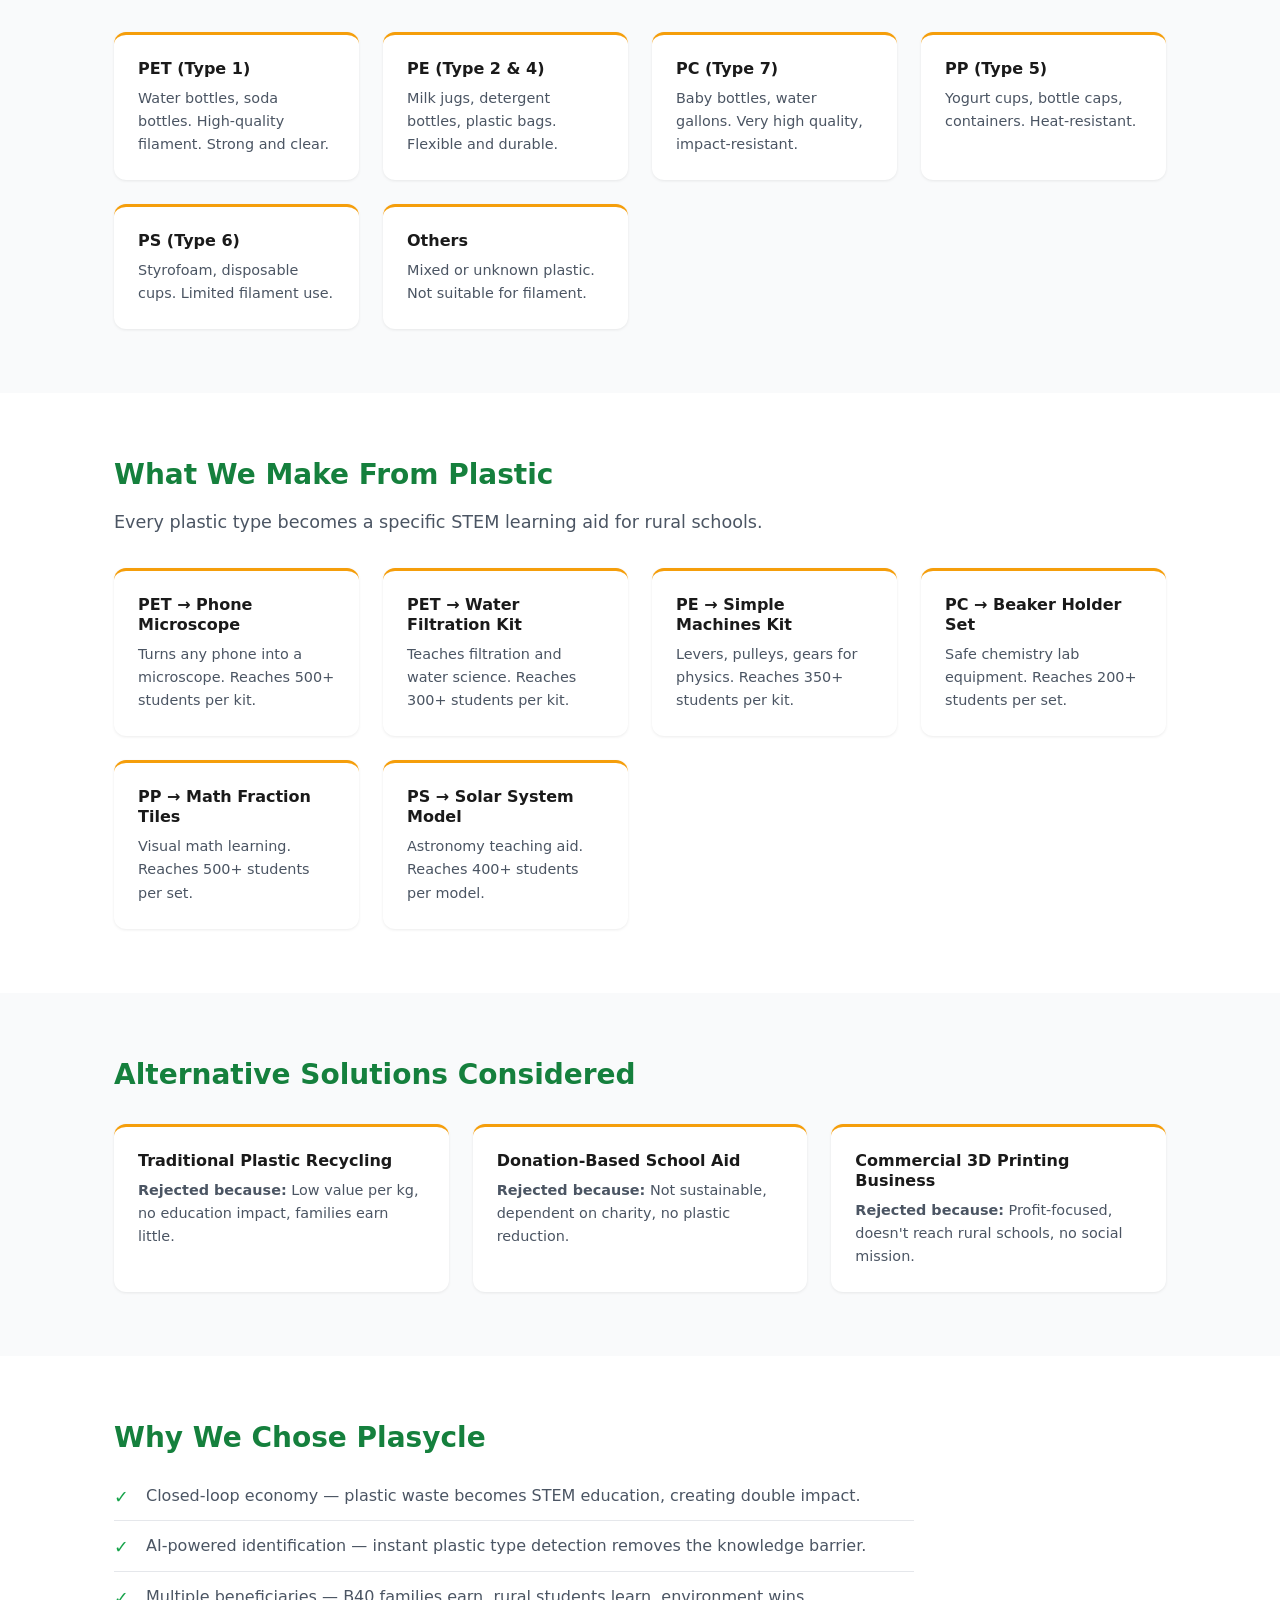
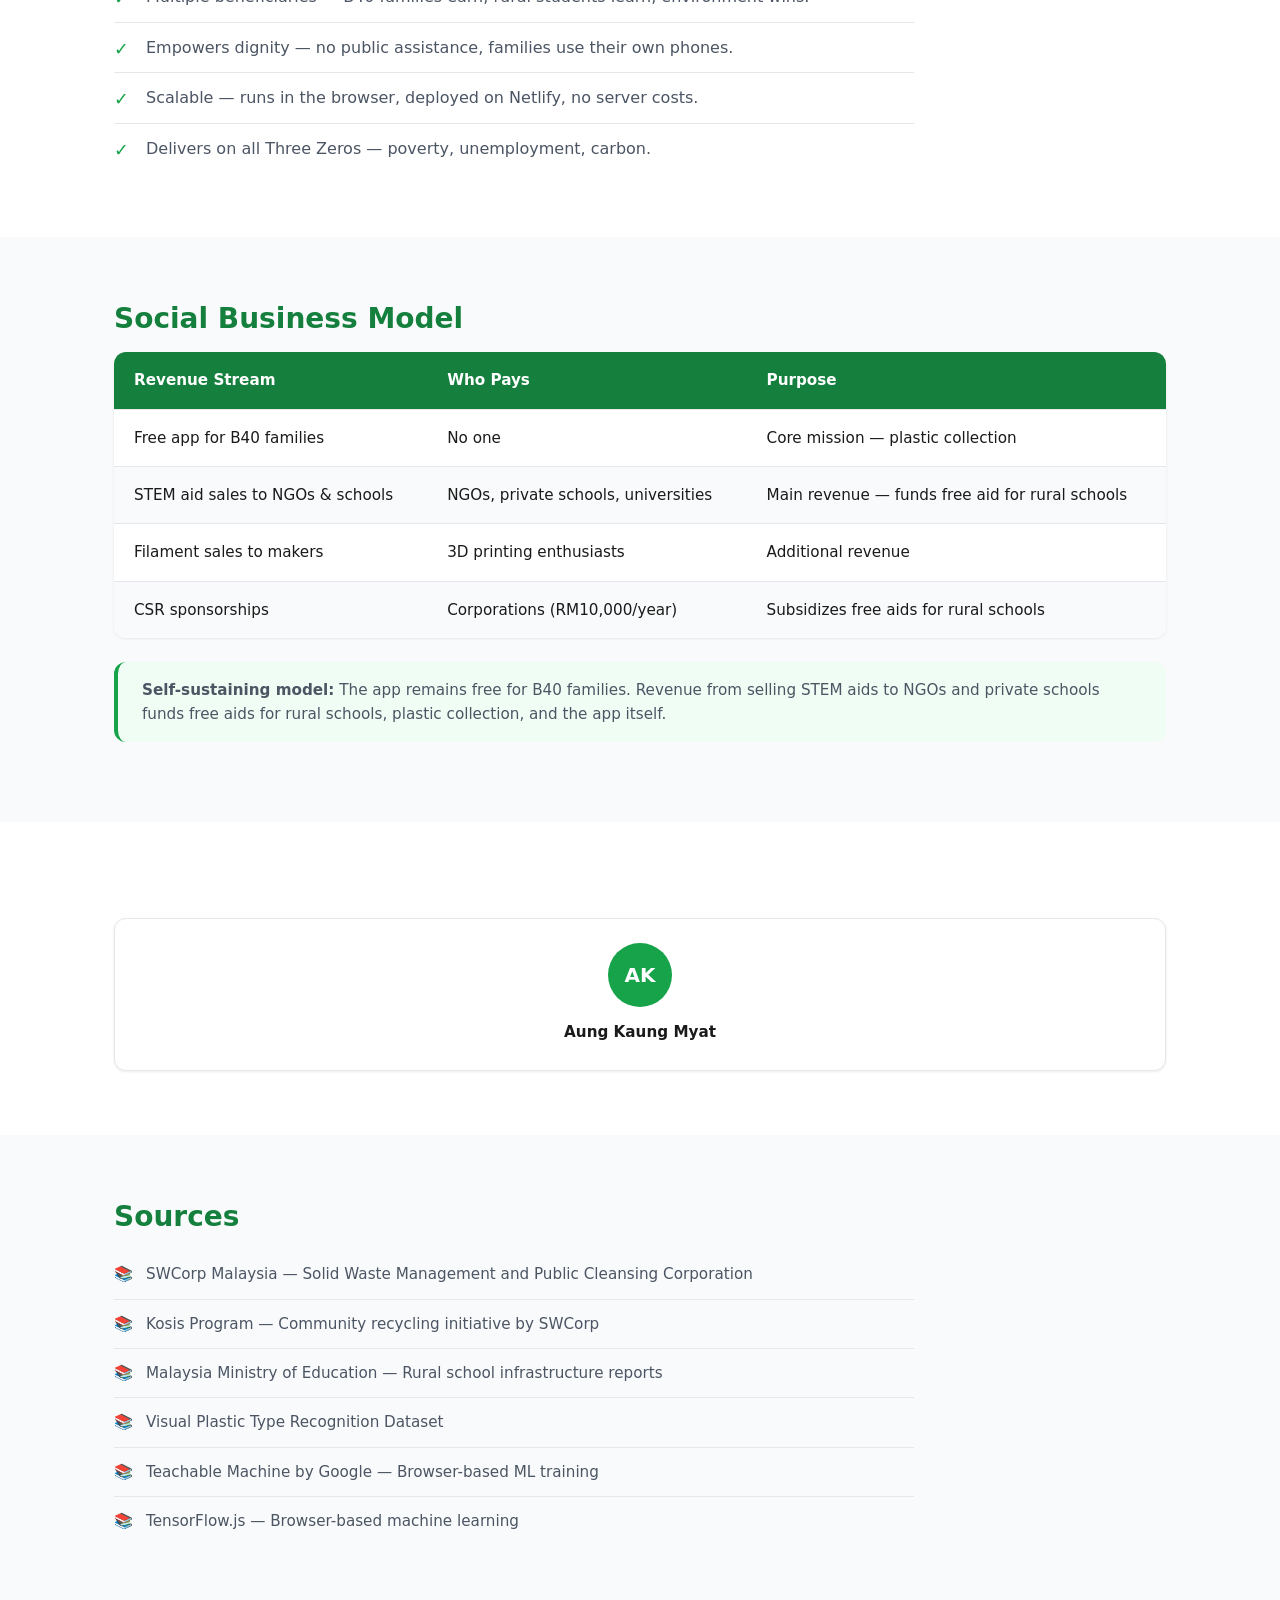
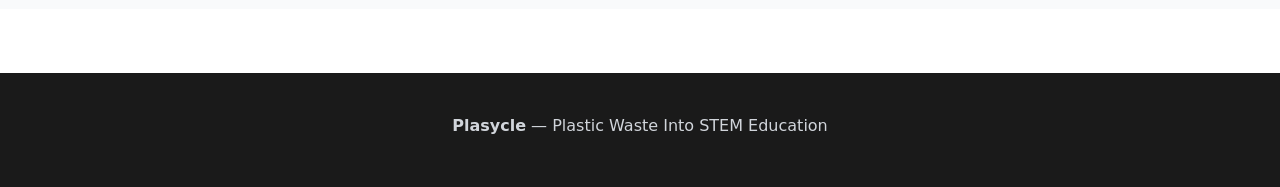
==== commit dacf8ea5: "Update about.html" ====
--- a/about.html
+++ b/about.html
@@ -245,32 +245,10 @@
 
   <section class="section">
     <div class="container">
-      <h2 class="reveal">Our Team</h2>
       <div class="team-grid">
         <div class="team-card reveal-scale">
           <div class="team-avatar">AK</div>
           <h3>Aung Kaung Myat</h3>
-          <p>Frontend + Machine Learning</p>
-        </div>
-        <div class="team-card reveal-scale">
-          <div class="team-avatar">HO</div>
-          <h3>Hafiz bin Othman</h3>
-          <p>Data + Backend Logic</p>
-        </div>
-        <div class="team-card reveal-scale">
-          <div class="team-avatar">NR</div>
-          <h3>Nyjil Mini Ravi</h3>
-          <p>UI/UX + Testing</p>
-        </div>
-        <div class="team-card reveal-scale">
-          <div class="team-avatar">IJ</div>
-          <h3>Ijjazurahim</h3>
-          <p>Research + Documentation</p>
-        </div>
-        <div class="team-card reveal-scale">
-          <div class="team-avatar">MA</div>
-          <h3>Muhammad Alif Fahmi</h3>
-          <p>Presentation + Q&A</p>
         </div>
       </div>
     </div>
@@ -293,16 +271,11 @@
   <footer class="footer">
     <div class="container">
       <p><strong>Plasycle</strong> — Plastic Waste Into STEM Education</p>
-      <p class="footer-team">
-        Muhammad Alif Fahmi · Hafiz bin Othman · Ijjazurahim · Nyjil Mini Ravi · Aung Kaung Myat
-      </p>
-      <p class="footer-small">
-        Group [3] · [Albukhary International University] · Social Business Project 2026
-      </p>
+    
     </div>
   </footer>
 
   <script src="js/animations.js"></script>
 
 </body>
-</html>+</html>
